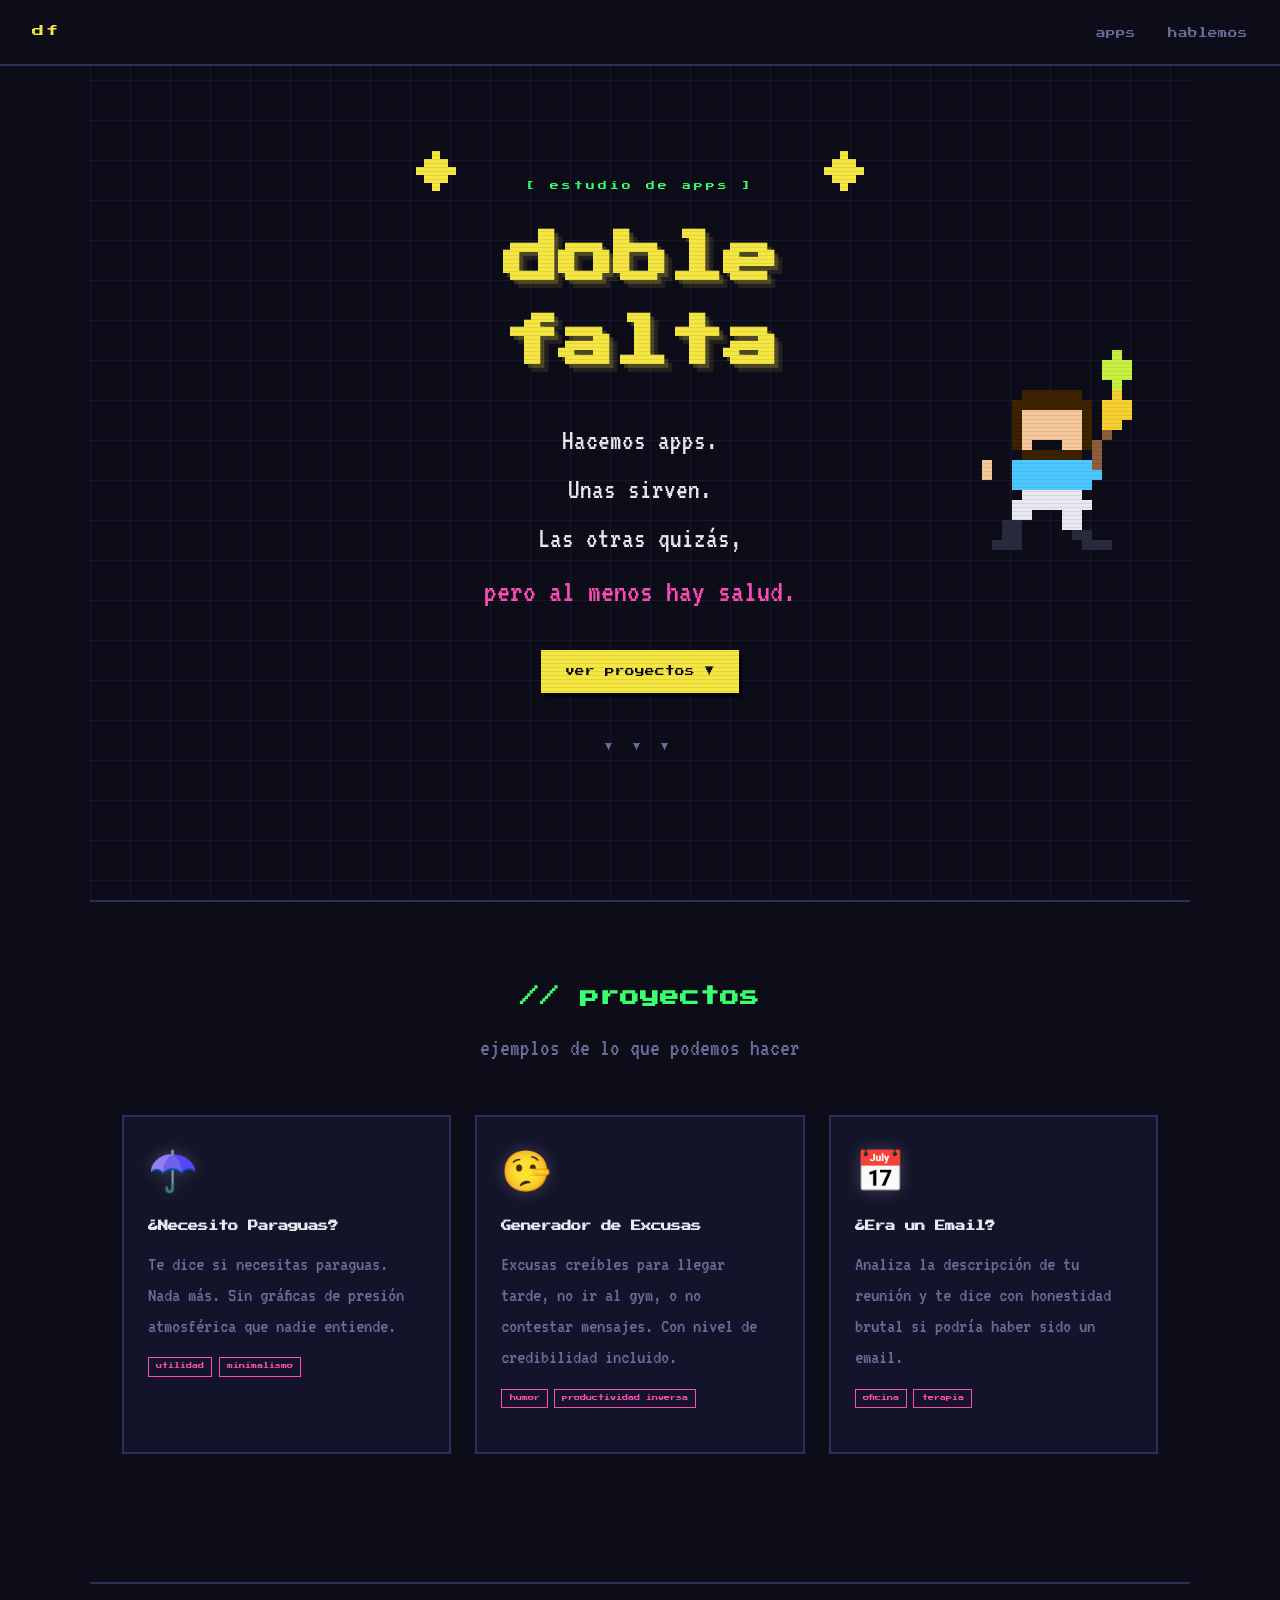
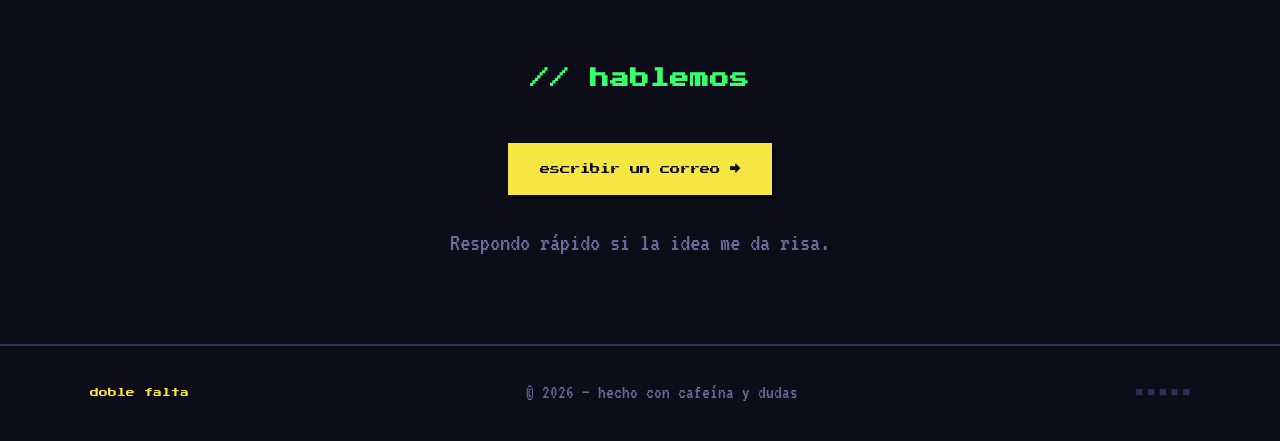
==== index.html @ 804ff1e1 "primer commit" ====
<!DOCTYPE html>
<html lang="es">
<head>
  <meta charset="UTF-8" />
  <meta name="viewport" content="width=device-width, initial-scale=1.0" />
  <title>doble falta</title>
  <link rel="preconnect" href="https://fonts.googleapis.com" />
  <link rel="preconnect" href="https://fonts.gstatic.com" crossorigin />
  <link href="https://fonts.googleapis.com/css2?family=Press+Start+2P&family=VT323:wght@400&display=swap" rel="stylesheet" />
  <link rel="stylesheet" href="style.css" />
</head>
<body>

  <!-- SCANLINES overlay -->
  <div class="scanlines" aria-hidden="true"></div>

  <!-- NAV -->
  <nav class="nav">
    <span class="nav-logo">df</span>
    <ul class="nav-links">
      <li><a href="#apps">apps</a></li>
      <li><a href="#contacto">hablemos</a></li>
    </ul>
  </nav>

  <!-- HERO -->
  <section class="hero" id="inicio">
    <div class="hero-inner">
      <div class="pixel-decoration top-left" aria-hidden="true">
        <div class="pixel-star"></div>
      </div>
      <div class="pixel-decoration top-right" aria-hidden="true">
        <div class="pixel-star"></div>
      </div>

      <p class="hero-label">[ estudio de apps ]</p>
      <h1 class="hero-title">doble<br/>falta</h1>
      <p class="hero-tagline">
        Hacemos apps.<br/>
        Unas sirven.<br/>
        Las otras quizás,<br/>
        <span class="accent">pero al menos hay salud.</span>
      </p>

      <a href="#apps" class="btn-pixel">ver proyectos ▼</a>

    </div>

    <div class="pixel-character" aria-hidden="true">
      <canvas id="character-canvas"></canvas>
    </div>

    <div class="scroll-hint" aria-hidden="true">
      <span>▼ ▼ ▼</span>
    </div>
  </section>

  <!-- APPS -->
  <section class="apps" id="apps">
    <div class="section-header">
      <h2 class="section-title">// proyectos</h2>
      <p class="section-sub">ejemplos de lo que podemos hacer</p>
    </div>

    <div class="apps-grid">

      <article class="app-card">
        <div class="card-icon">☂️</div>
        <h3 class="card-title">¿Necesito Paraguas?</h3>
        <p class="card-desc">Te dice si necesitas paraguas. Nada más. Sin gráficas de presión atmosférica que nadie entiende.</p>
        <div class="card-tags">
          <span>utilidad</span>
          <span>minimalismo</span>
        </div>
      </article>

      <article class="app-card">
        <div class="card-icon">🤥</div>
        <h3 class="card-title">Generador de Excusas</h3>
        <p class="card-desc">Excusas creíbles para llegar tarde, no ir al gym, o no contestar mensajes. Con nivel de credibilidad incluido.</p>
        <div class="card-tags">
          <span>humor</span>
          <span>productividad inversa</span>
        </div>
      </article>

      <article class="app-card">
        <div class="card-icon">📅</div>
        <h3 class="card-title">¿Era un Email?</h3>
        <p class="card-desc">Analiza la descripción de tu reunión y te dice con honestidad brutal si podría haber sido un email.</p>
        <div class="card-tags">
          <span>oficina</span>
          <span>terapia</span>
        </div>
      </article>

    </div>
  </section>

  <!-- CONTACTO -->
  <section class="contacto" id="contacto">
    <div class="section-header">
      <h2 class="section-title">// hablemos</h2>
    </div>

    <div class="contact-center">
      <a href="mailto:lopezrivasdaniel@gmail.com" class="btn-pixel big">escribir un correo →</a>
      <p class="contact-note">Respondo rápido si la idea me da risa.</p>
    </div>
  </section>

  <!-- FOOTER -->
  <footer class="footer">
    <div class="footer-inner">
      <span class="footer-logo">doble falta</span>
      <span class="footer-copy">© 2026 — hecho con cafeína y dudas</span>
      <div class="footer-pixels" aria-hidden="true">
        <span>■</span><span>■</span><span>■</span><span>■</span><span>■</span>
      </div>
    </div>
  </footer>

  <script src="script.js"></script>
  <script src="logo.js"></script>
</body>
</html>
---- style.css ----
/* ============================================
   DOBLE DOBLE FALTA — Pixel Art Landing
   ============================================ */

:root {
  --bg:         #0d0d1a;
  --bg2:        #13132a;
  --bg3:        #1a1a38;
  --yellow:     #f5e642;
  --green:      #39ff6e;
  --pink:       #ff4db8;
  --blue:       #4dc8ff;
  --white:      #e8e8f0;
  --muted:      #6b6b9a;
  --border:     #2e2e5a;
  --font-pixel: 'Press Start 2P', monospace;
  --font-vt:    'VT323', monospace;
  --pixel-size: 4px;
}

*, *::before, *::after {
  box-sizing: border-box;
  margin: 0;
  padding: 0;
}

html {
  scroll-behavior: smooth;
}

body {
  background-color: var(--bg);
  color: var(--white);
  font-family: var(--font-vt);
  font-size: 20px;
  line-height: 1.6;
  overflow-x: hidden;
}

/* ============================================
   SCANLINES
   ============================================ */
.scanlines {
  position: fixed;
  inset: 0;
  pointer-events: none;
  z-index: 1000;
  background: repeating-linear-gradient(
    to bottom,
    transparent 0px,
    transparent 3px,
    rgba(0, 0, 0, 0.07) 3px,
    rgba(0, 0, 0, 0.07) 4px
  );
}

/* ============================================
   NAV
   ============================================ */
.nav {
  position: fixed;
  top: 0;
  left: 0;
  right: 0;
  z-index: 100;
  display: flex;
  align-items: center;
  justify-content: space-between;
  padding: 1rem 2rem;
  background: var(--bg);
  border-bottom: 2px solid var(--border);
}

.nav-logo {
  font-family: var(--font-pixel);
  font-size: 0.75rem;
  color: var(--yellow);
  letter-spacing: 2px;
}

.nav-links {
  list-style: none;
  display: flex;
  gap: 2rem;
}

.nav-links a {
  font-family: var(--font-pixel);
  font-size: 0.6rem;
  color: var(--muted);
  text-decoration: none;
  transition: color 0.1s;
}

.nav-links a:hover {
  color: var(--yellow);
}

/* ============================================
   PIXEL BORDER MIXIN (utility)
   ============================================ */
.pixel-border {
  box-shadow:
    0 -4px 0 0 var(--border),
    0  4px 0 0 var(--border),
   -4px 0 0 0 var(--border),
    4px 0 0 0 var(--border);
}

/* ============================================
   HERO
   ============================================ */
.hero {
  min-height: 100vh;
  display: flex;
  flex-direction: column;
  align-items: center;
  justify-content: center;
  padding: 6rem 2rem 4rem;
  position: relative;
  overflow: hidden;
}

/* Grid background */
.hero::before {
  content: '';
  position: absolute;
  inset: 0;
  background-image:
    linear-gradient(var(--border) 1px, transparent 1px),
    linear-gradient(90deg, var(--border) 1px, transparent 1px);
  background-size: 40px 40px;
  opacity: 0.3;
  pointer-events: none;
}

.hero-inner {
  position: relative;
  text-align: center;
  max-width: 700px;
}

.hero-label {
  font-family: var(--font-pixel);
  font-size: 0.55rem;
  color: var(--green);
  letter-spacing: 3px;
  margin-bottom: 1.5rem;
  animation: blink 1.4s step-end infinite;
}

.hero-title {
  font-family: var(--font-pixel);
  font-size: clamp(1.8rem, 6vw, 3.5rem);
  color: var(--yellow);
  line-height: 1.5;
  text-shadow:
    4px 4px 0px rgba(245, 230, 66, 0.2),
    8px 8px 0px rgba(245, 230, 66, 0.1);
  margin-bottom: 2rem;
  letter-spacing: -1px;
}

.hero-tagline {
  font-family: var(--font-vt);
  font-size: 1.8rem;
  color: var(--white);
  line-height: 1.7;
  margin-bottom: 2rem;
}

.hero-tagline .accent {
  color: var(--pink);
  font-size: 2rem;
}

.hero-tags {
  display: flex;
  flex-wrap: wrap;
  gap: 0.75rem;
  justify-content: center;
  margin-bottom: 2.5rem;
}

.tag {
  font-family: var(--font-pixel);
  font-size: 0.45rem;
  color: var(--blue);
  border: 2px solid var(--blue);
  padding: 0.4rem 0.7rem;
  image-rendering: pixelated;
}

/* Pixel decorations */
.pixel-decoration {
  position: absolute;
}
.top-left  { top: -20px; left: -60px; }
.top-right { top: -20px; right: -60px; }

.pixel-star {
  width: 24px;
  height: 24px;
  background: var(--yellow);
  position: relative;
  animation: spin-step 2s steps(4) infinite;
}
.pixel-star::before {
  content: '';
  position: absolute;
  top: -8px; left: 8px;
  width: 8px; height: 40px;
  background: var(--yellow);
}
.pixel-star::after {
  content: '';
  position: absolute;
  top: 8px; left: -8px;
  width: 40px; height: 8px;
  background: var(--yellow);
}

/* Pixel character */
.pixel-character {
  position: absolute;
  right: 3rem;
  top: 50%;
  transform: translateY(-50%);
}

#character-canvas {
  display: block;
  width: 160px;   /* 64px × 2.5 = crisp upscale */
  height: 200px;
  image-rendering: pixelated;
  image-rendering: crisp-edges;
  animation: bounce 1.2s steps(2) infinite;
}

/* Scroll hint */
.scroll-hint {
  margin-top: 3rem;
  font-family: var(--font-pixel);
  font-size: 0.5rem;
  color: var(--muted);
  animation: float-down 1.5s ease-in-out infinite;
  letter-spacing: 6px;
}

/* ============================================
   BUTTONS
   ============================================ */
.btn-pixel {
  display: inline-block;
  font-family: var(--font-pixel);
  font-size: 0.6rem;
  color: var(--bg);
  background: var(--yellow);
  padding: 0.85rem 1.5rem;
  text-decoration: none;
  cursor: pointer;
  border: none;
  position: relative;
  box-shadow:
    4px 4px 0 0 rgba(0,0,0,0.5);
  transition: transform 0.05s, box-shadow 0.05s;
  image-rendering: pixelated;
}

.btn-pixel:hover {
  transform: translate(-2px, -2px);
  box-shadow: 6px 6px 0 0 rgba(0,0,0,0.5);
  background: var(--green);
}

.btn-pixel:active {
  transform: translate(2px, 2px);
  box-shadow: 2px 2px 0 0 rgba(0,0,0,0.5);
}

.btn-pixel.small {
  font-size: 0.5rem;
  padding: 0.6rem 1rem;
}

/* ============================================
   SECTION COMMONS
   ============================================ */
section {
  padding: 5rem 2rem;
  max-width: 1100px;
  margin: 0 auto;
}

.section-header {
  text-align: center;
  margin-bottom: 3rem;
}

.section-title {
  font-family: var(--font-pixel);
  font-size: clamp(0.8rem, 2.5vw, 1.2rem);
  color: var(--green);
  margin-bottom: 1rem;
  letter-spacing: 1px;
}

.section-sub {
  font-family: var(--font-vt);
  font-size: 1.5rem;
  color: var(--muted);
}

/* ============================================
   APPS SECTION
   ============================================ */
.apps {
  border-top: 2px solid var(--border);
}

.apps-grid {
  display: grid;
  grid-template-columns: repeat(auto-fill, minmax(280px, 1fr));
  gap: 1.5rem;
  margin-bottom: 3rem;
}

.app-card {
  background: var(--bg2);
  border: 2px solid var(--border);
  padding: 1.5rem;
  position: relative;
  transition: transform 0.1s, border-color 0.1s;
  cursor: default;
}

.app-card::before {
  content: '';
  position: absolute;
  inset: 0;
  border: 2px solid transparent;
  transition: border-color 0.1s;
  pointer-events: none;
}

.app-card:hover {
  transform: translate(-3px, -3px);
  border-color: var(--yellow);
  box-shadow: 4px 4px 0 0 var(--yellow);
}

.card-status {
  font-family: var(--font-pixel);
  font-size: 0.45rem;
  color: var(--green);
  margin-bottom: 1rem;
  letter-spacing: 1px;
}

.card-status.wip  { color: var(--blue); }
.card-status.idea { color: var(--muted); }

.card-icon {
  font-size: 2.5rem;
  margin-bottom: 0.75rem;
  display: block;
  filter: drop-shadow(0 0 8px rgba(255,255,255,0.2));
}

.card-title {
  font-family: var(--font-pixel);
  font-size: 0.65rem;
  color: var(--white);
  line-height: 1.8;
  margin-bottom: 0.75rem;
}

.card-desc {
  font-family: var(--font-vt);
  font-size: 1.3rem;
  color: var(--muted);
  line-height: 1.5;
  margin-bottom: 1rem;
}

.card-tags {
  display: flex;
  flex-wrap: wrap;
  gap: 0.4rem;
  margin-bottom: 1.25rem;
}

.card-tags span {
  font-family: var(--font-pixel);
  font-size: 0.38rem;
  color: var(--pink);
  border: 1px solid var(--pink);
  padding: 0.25rem 0.45rem;
}

.card-btn {
  font-family: var(--font-pixel);
  font-size: 0.5rem;
  color: var(--yellow);
  text-decoration: none;
  transition: color 0.1s;
}

.card-btn:hover { color: var(--green); }

.card-btn.disabled {
  color: var(--muted);
  pointer-events: none;
}


/* ============================================
   CONTACT SECTION
   ============================================ */
.contacto {
  border-top: 2px solid var(--border);
}

.contact-center {
  display: flex;
  flex-direction: column;
  align-items: center;
  gap: 1.75rem;
}

.btn-pixel.big {
  font-size: 0.65rem;
  padding: 1.1rem 2rem;
}

.contact-note {
  font-family: var(--font-vt);
  font-size: 1.6rem;
  color: var(--muted);
}

/* ============================================
   FOOTER
   ============================================ */
.footer {
  border-top: 2px solid var(--border);
  padding: 2rem;
  background: var(--bg);
}

.footer-inner {
  max-width: 1100px;
  margin: 0 auto;
  display: flex;
  flex-wrap: wrap;
  align-items: center;
  justify-content: space-between;
  gap: 1rem;
}

.footer-logo {
  font-family: var(--font-pixel);
  font-size: 0.55rem;
  color: var(--yellow);
}

.footer-copy {
  font-family: var(--font-vt);
  font-size: 1.2rem;
  color: var(--muted);
}

.footer-pixels {
  display: flex;
  gap: 4px;
}

.footer-pixels span {
  color: var(--border);
  font-size: 0.8rem;
  animation: color-cycle 2s steps(1) infinite;
}

.footer-pixels span:nth-child(1) { animation-delay: 0s; }
.footer-pixels span:nth-child(2) { animation-delay: 0.4s; }
.footer-pixels span:nth-child(3) { animation-delay: 0.8s; }
.footer-pixels span:nth-child(4) { animation-delay: 1.2s; }
.footer-pixels span:nth-child(5) { animation-delay: 1.6s; }

/* ============================================
   ANIMATIONS
   ============================================ */
@keyframes blink {
  0%, 100% { opacity: 1; }
  50%       { opacity: 0; }
}

@keyframes spin-step {
  from { transform: rotate(0deg); }
  to   { transform: rotate(360deg); }
}

@keyframes bounce {
  0%   { transform: translateY(0); }
  50%  { transform: translateY(-8px); }
  100% { transform: translateY(0); }
}

@keyframes float-down {
  0%, 100% { transform: translateY(0); opacity: 1; }
  50%       { transform: translateY(6px); opacity: 0.5; }
}

@keyframes color-cycle {
  0%   { color: var(--yellow); }
  20%  { color: var(--green); }
  40%  { color: var(--pink); }
  60%  { color: var(--blue); }
  80%  { color: var(--muted); }
  100% { color: var(--yellow); }
}

/* ============================================
   RESPONSIVE
   ============================================ */
/* Ocultar personaje en pantallas medianas */
@media (max-width: 900px) {
  .pixel-character { display: none; }
  .pixel-decoration { display: none; }
}

@media (max-width: 640px) {
  .nav { padding: 0.75rem 1rem; }
  .nav-links { gap: 1rem; }

  .hero { padding: 5rem 1.25rem 3rem; }
  .hero-title { font-size: 1.5rem; }

  section { padding: 3.5rem 1.25rem; }

  .apps-grid { grid-template-columns: 1fr; }
  .contact-grid { grid-template-columns: 1fr; }

  .footer-inner { flex-direction: column; align-items: flex-start; }
}
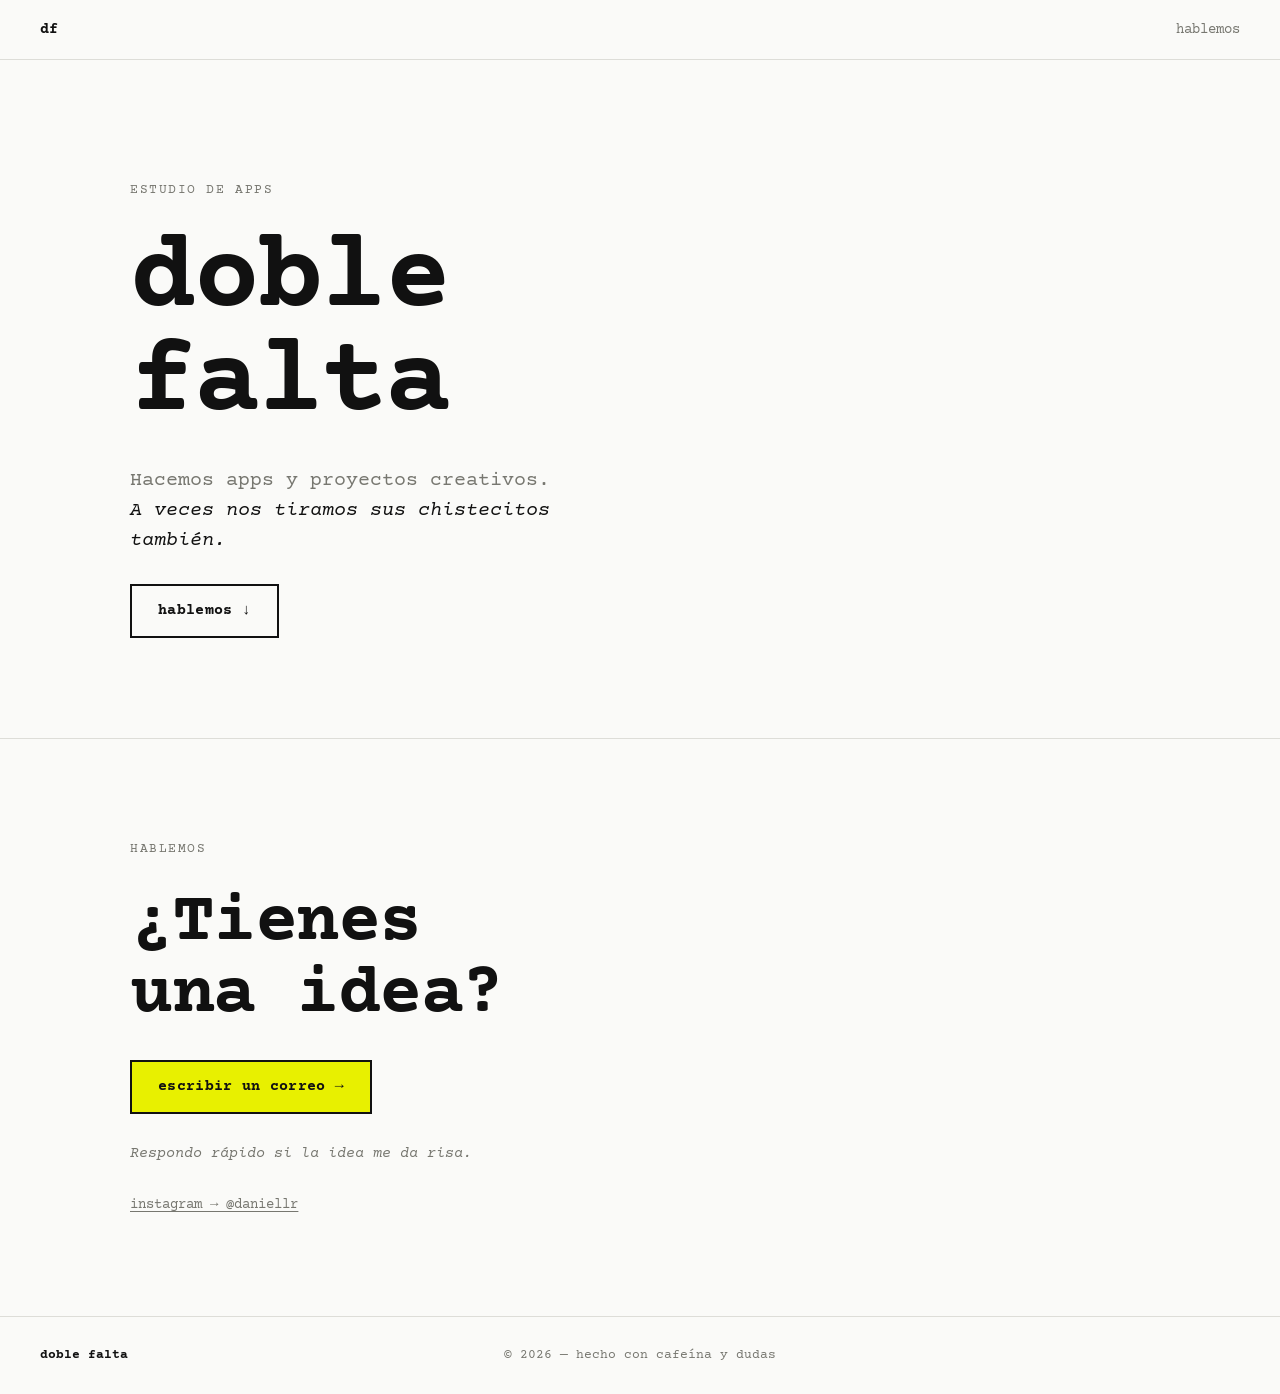
==== commit 950b734a: "rediseño editorial con Courier Prime, email y @daniellr Co-Authored-By: Claude Sonnet 4.6 <noreply@a" ====
--- a/index.html
+++ b/index.html
@@ -4,123 +4,352 @@
   <meta charset="UTF-8" />
   <meta name="viewport" content="width=device-width, initial-scale=1.0" />
   <title>doble falta</title>
+  <link rel="icon" type="image/svg+xml" href="favicon.svg" />
   <link rel="preconnect" href="https://fonts.googleapis.com" />
   <link rel="preconnect" href="https://fonts.gstatic.com" crossorigin />
-  <link href="https://fonts.googleapis.com/css2?family=Press+Start+2P&family=VT323:wght@400&display=swap" rel="stylesheet" />
-  <link rel="stylesheet" href="style.css" />
+  <link href="https://fonts.googleapis.com/css2?family=Courier+Prime:ital,wght@0,400;0,700;1,400&display=swap" rel="stylesheet" />
+
+  <style>
+    /* ─── Variables ─────────────────────────────────────────── */
+    :root {
+      --bg:          #FAFAF8;
+      --text:        #111111;
+      --muted:       #777770;
+      --border:      #DDDDD8;
+      --border-dark: #111111;
+      --accent:      #E8F000;
+      --font:        'Courier Prime', 'Courier New', Courier, monospace;
+      --max:         1100px;
+    }
+
+    /* ─── Reset ─────────────────────────────────────────────── */
+    *, *::before, *::after { box-sizing: border-box; margin: 0; padding: 0; }
+    html { scroll-behavior: smooth; }
+    body {
+      background: var(--bg);
+      color: var(--text);
+      font-family: var(--font);
+      font-size: 17px;
+      line-height: 1.6;
+      -webkit-font-smoothing: antialiased;
+    }
+    a { color: inherit; text-decoration: none; }
+
+    /* ─── Nav ────────────────────────────────────────────────── */
+    .nav {
+      position: sticky;
+      top: 0;
+      z-index: 100;
+      background: var(--bg);
+      border-bottom: 1px solid var(--border);
+      display: flex;
+      align-items: center;
+      justify-content: space-between;
+      padding: 16px 40px;
+    }
+    .nav-logo {
+      font-weight: 700;
+      font-size: 15px;
+      letter-spacing: 0.02em;
+    }
+    .nav-links {
+      list-style: none;
+      display: flex;
+      gap: 32px;
+    }
+    .nav-links a {
+      font-size: 14px;
+      color: var(--muted);
+      transition: color 0.15s;
+    }
+    .nav-links a:hover { color: var(--text); }
+
+    /* ─── Sections ───────────────────────────────────────────── */
+    .section {
+      max-width: var(--max);
+      margin: 0 auto;
+      padding: 100px 40px;
+    }
+    .divider {
+      border: none;
+      border-top: 1px solid var(--border);
+      margin: 0;
+    }
+
+    /* ─── Hero ───────────────────────────────────────────────── */
+    .hero {
+      max-width: var(--max);
+      margin: 0 auto;
+      padding: 120px 40px 100px;
+      display: flex;
+      flex-direction: column;
+      align-items: flex-start;
+      gap: 28px;
+    }
+    .hero-label {
+      font-size: 13px;
+      letter-spacing: 0.12em;
+      text-transform: uppercase;
+      color: var(--muted);
+    }
+    .hero-title {
+      font-size: clamp(64px, 10vw, 110px);
+      font-weight: 700;
+      line-height: 0.95;
+      letter-spacing: -0.02em;
+    }
+    .hero-body {
+      font-size: 20px;
+      max-width: 520px;
+      color: var(--muted);
+      line-height: 1.5;
+    }
+    .hero-body em {
+      font-style: italic;
+      color: var(--text);
+    }
+    .btn {
+      display: inline-block;
+      padding: 13px 26px;
+      border: 2px solid var(--border-dark);
+      font-family: var(--font);
+      font-size: 15px;
+      font-weight: 700;
+      background: transparent;
+      cursor: pointer;
+      transition: background 0.15s, color 0.15s;
+      letter-spacing: 0.02em;
+    }
+    .btn:hover {
+      background: var(--text);
+      color: var(--accent);
+    }
+
+    /* ─── Projects ───────────────────────────────────────────── */
+    .projects-header {
+      display: flex;
+      align-items: baseline;
+      justify-content: space-between;
+      margin-bottom: 48px;
+    }
+    .section-title {
+      font-size: 13px;
+      letter-spacing: 0.12em;
+      text-transform: uppercase;
+      color: var(--muted);
+    }
+    .projects-grid {
+      display: grid;
+      grid-template-columns: repeat(3, 1fr);
+      gap: 1px;
+      border: 1px solid var(--border);
+    }
+    .card {
+      padding: 32px 28px;
+      border-right: 1px solid var(--border);
+      background: var(--bg);
+      display: flex;
+      flex-direction: column;
+      gap: 16px;
+      transition: transform 0.18s ease, background 0.18s;
+      cursor: default;
+    }
+    .card:last-child { border-right: none; }
+    .card:hover {
+      transform: translateY(-3px);
+      background: #F5F5F2;
+    }
+    .card-emoji {
+      font-size: 28px;
+      line-height: 1;
+    }
+    .card-title {
+      font-size: 18px;
+      font-weight: 700;
+      line-height: 1.2;
+    }
+    .card-desc {
+      font-size: 15px;
+      color: var(--muted);
+      line-height: 1.55;
+      flex: 1;
+    }
+    .card-tags {
+      display: flex;
+      flex-wrap: wrap;
+      gap: 6px;
+      margin-top: 4px;
+    }
+    .tag {
+      font-size: 11px;
+      letter-spacing: 0.08em;
+      padding: 3px 8px;
+      border: 1px solid var(--border);
+      color: var(--muted);
+      text-transform: lowercase;
+    }
+
+    /* ─── Contact ────────────────────────────────────────────── */
+    .contact {
+      max-width: var(--max);
+      margin: 0 auto;
+      padding: 100px 40px;
+      display: flex;
+      flex-direction: column;
+      gap: 28px;
+    }
+    .contact-heading {
+      font-size: clamp(40px, 6vw, 72px);
+      font-weight: 700;
+      line-height: 1;
+      letter-spacing: -0.02em;
+    }
+    .contact-note {
+      font-size: 15px;
+      color: var(--muted);
+      font-style: italic;
+    }
+    .contact-ig {
+      font-size: 14px;
+      color: var(--muted);
+      text-decoration: underline;
+      text-underline-offset: 3px;
+      transition: color 0.15s;
+    }
+    .contact-ig:hover { color: var(--text); }
+    .btn-accent {
+      display: inline-block;
+      padding: 13px 26px;
+      border: 2px solid var(--border-dark);
+      font-family: var(--font);
+      font-size: 15px;
+      font-weight: 700;
+      background: var(--accent);
+      color: var(--text);
+      cursor: pointer;
+      transition: background 0.15s, color 0.15s;
+      letter-spacing: 0.02em;
+      align-self: flex-start;
+    }
+    .btn-accent:hover {
+      background: var(--text);
+      color: var(--accent);
+    }
+
+    /* ─── Footer ─────────────────────────────────────────────── */
+    .footer {
+      border-top: 1px solid var(--border);
+      padding: 28px 40px;
+      max-width: 100%;
+      display: grid;
+      grid-template-columns: 1fr 1fr 1fr;
+      align-items: center;
+      font-size: 13px;
+      color: var(--muted);
+    }
+    .footer-logo {
+      font-weight: 700;
+      color: var(--text);
+    }
+    .footer-copy {
+      text-align: center;
+    }
+
+    /* ─── Scroll animations ──────────────────────────────────── */
+    .reveal {
+      opacity: 0;
+      transform: translateY(20px);
+      transition: opacity 0.5s ease, transform 0.5s ease;
+    }
+    .reveal.visible {
+      opacity: 1;
+      transform: translateY(0);
+    }
+
+    /* ─── Responsive ─────────────────────────────────────────── */
+    @media (max-width: 800px) {
+      .nav { padding: 14px 20px; }
+      .hero { padding: 80px 20px 60px; gap: 22px; }
+      .section { padding: 70px 20px; }
+      .contact { padding: 70px 20px; }
+      .projects-grid {
+        grid-template-columns: 1fr;
+        border: 1px solid var(--border);
+      }
+      .card {
+        border-right: none;
+        border-bottom: 1px solid var(--border);
+      }
+      .card:last-child { border-bottom: none; }
+      .footer {
+        grid-template-columns: 1fr;
+        gap: 6px;
+        padding: 24px 20px;
+      }
+      .footer-copy { text-align: left; }
+    }
+  </style>
 </head>
 <body>
-
-  <!-- SCANLINES overlay -->
-  <div class="scanlines" aria-hidden="true"></div>
 
   <!-- NAV -->
   <nav class="nav">
     <span class="nav-logo">df</span>
     <ul class="nav-links">
-      <li><a href="#apps">apps</a></li>
       <li><a href="#contacto">hablemos</a></li>
     </ul>
   </nav>
 
   <!-- HERO -->
-  <section class="hero" id="inicio">
-    <div class="hero-inner">
-      <div class="pixel-decoration top-left" aria-hidden="true">
-        <div class="pixel-star"></div>
-      </div>
-      <div class="pixel-decoration top-right" aria-hidden="true">
-        <div class="pixel-star"></div>
-      </div>
-
-      <p class="hero-label">[ estudio de apps ]</p>
-      <h1 class="hero-title">doble<br/>falta</h1>
-      <p class="hero-tagline">
-        Hacemos apps.<br/>
-        Unas sirven.<br/>
-        Las otras quizás,<br/>
-        <span class="accent">pero al menos hay salud.</span>
-      </p>
-
-      <a href="#apps" class="btn-pixel">ver proyectos ▼</a>
-
-    </div>
-
-    <div class="pixel-character" aria-hidden="true">
-      <canvas id="character-canvas"></canvas>
-    </div>
-
-    <div class="scroll-hint" aria-hidden="true">
-      <span>▼ ▼ ▼</span>
-    </div>
+  <section class="hero">
+    <p class="hero-label reveal">estudio de apps</p>
+    <h1 class="hero-title reveal">doble<br/>falta</h1>
+    <p class="hero-body reveal">
+      Hacemos apps y proyectos creativos.<br/>
+      <em>A veces nos tiramos sus chistecitos también.</em>
+    </p>
+    <a href="#contacto" class="btn reveal">hablemos ↓</a>
   </section>
 
-  <!-- APPS -->
-  <section class="apps" id="apps">
-    <div class="section-header">
-      <h2 class="section-title">// proyectos</h2>
-      <p class="section-sub">ejemplos de lo que podemos hacer</p>
-    </div>
-
-    <div class="apps-grid">
-
-      <article class="app-card">
-        <div class="card-icon">☂️</div>
-        <h3 class="card-title">¿Necesito Paraguas?</h3>
-        <p class="card-desc">Te dice si necesitas paraguas. Nada más. Sin gráficas de presión atmosférica que nadie entiende.</p>
-        <div class="card-tags">
-          <span>utilidad</span>
-          <span>minimalismo</span>
-        </div>
-      </article>
-
-      <article class="app-card">
-        <div class="card-icon">🤥</div>
-        <h3 class="card-title">Generador de Excusas</h3>
-        <p class="card-desc">Excusas creíbles para llegar tarde, no ir al gym, o no contestar mensajes. Con nivel de credibilidad incluido.</p>
-        <div class="card-tags">
-          <span>humor</span>
-          <span>productividad inversa</span>
-        </div>
-      </article>
-
-      <article class="app-card">
-        <div class="card-icon">📅</div>
-        <h3 class="card-title">¿Era un Email?</h3>
-        <p class="card-desc">Analiza la descripción de tu reunión y te dice con honestidad brutal si podría haber sido un email.</p>
-        <div class="card-tags">
-          <span>oficina</span>
-          <span>terapia</span>
-        </div>
-      </article>
-
-    </div>
-  </section>
+  <hr class="divider" />
 
   <!-- CONTACTO -->
-  <section class="contacto" id="contacto">
-    <div class="section-header">
-      <h2 class="section-title">// hablemos</h2>
-    </div>
-
-    <div class="contact-center">
-      <a href="mailto:lopezrivasdaniel@gmail.com" class="btn-pixel big">escribir un correo →</a>
-      <p class="contact-note">Respondo rápido si la idea me da risa.</p>
-    </div>
+  <section class="contact" id="contacto">
+    <p class="section-title reveal">hablemos</p>
+    <h2 class="contact-heading reveal">¿Tienes<br/>una idea?</h2>
+    <a href="mailto:daniel@doblefalta.dev" class="btn-accent reveal">escribir un correo →</a>
+    <p class="contact-note reveal">Respondo rápido si la idea me da risa.</p>
+    <a href="https://instagram.com/daniellr" class="contact-ig reveal" target="_blank" rel="noopener">instagram → @daniellr</a>
   </section>
 
   <!-- FOOTER -->
   <footer class="footer">
-    <div class="footer-inner">
-      <span class="footer-logo">doble falta</span>
-      <span class="footer-copy">© 2026 — hecho con cafeína y dudas</span>
-      <div class="footer-pixels" aria-hidden="true">
-        <span>■</span><span>■</span><span>■</span><span>■</span><span>■</span>
-      </div>
-    </div>
+    <span class="footer-logo">doble falta</span>
+    <span class="footer-copy">© 2026 — hecho con cafeína y dudas</span>
+    <span></span>
   </footer>
 
-  <script src="script.js"></script>
-  <script src="logo.js"></script>
+  <script>
+    // Mostrar elementos ya visibles inmediatamente; animar el resto al hacer scroll
+    const observer = new IntersectionObserver((entries) => {
+      entries.forEach(e => {
+        if (e.isIntersecting) {
+          e.target.classList.add('visible');
+          observer.unobserve(e.target);
+        }
+      });
+    }, { threshold: 0.05 });
+
+    document.querySelectorAll('.reveal').forEach((el, i) => {
+      const rect = el.getBoundingClientRect();
+      if (rect.top < window.innerHeight) {
+        // Ya visible al cargar — mostrar con stagger mínimo
+        setTimeout(() => el.classList.add('visible'), i * 80);
+      } else {
+        observer.observe(el);
+      }
+    });
+  </script>
+
 </body>
 </html>
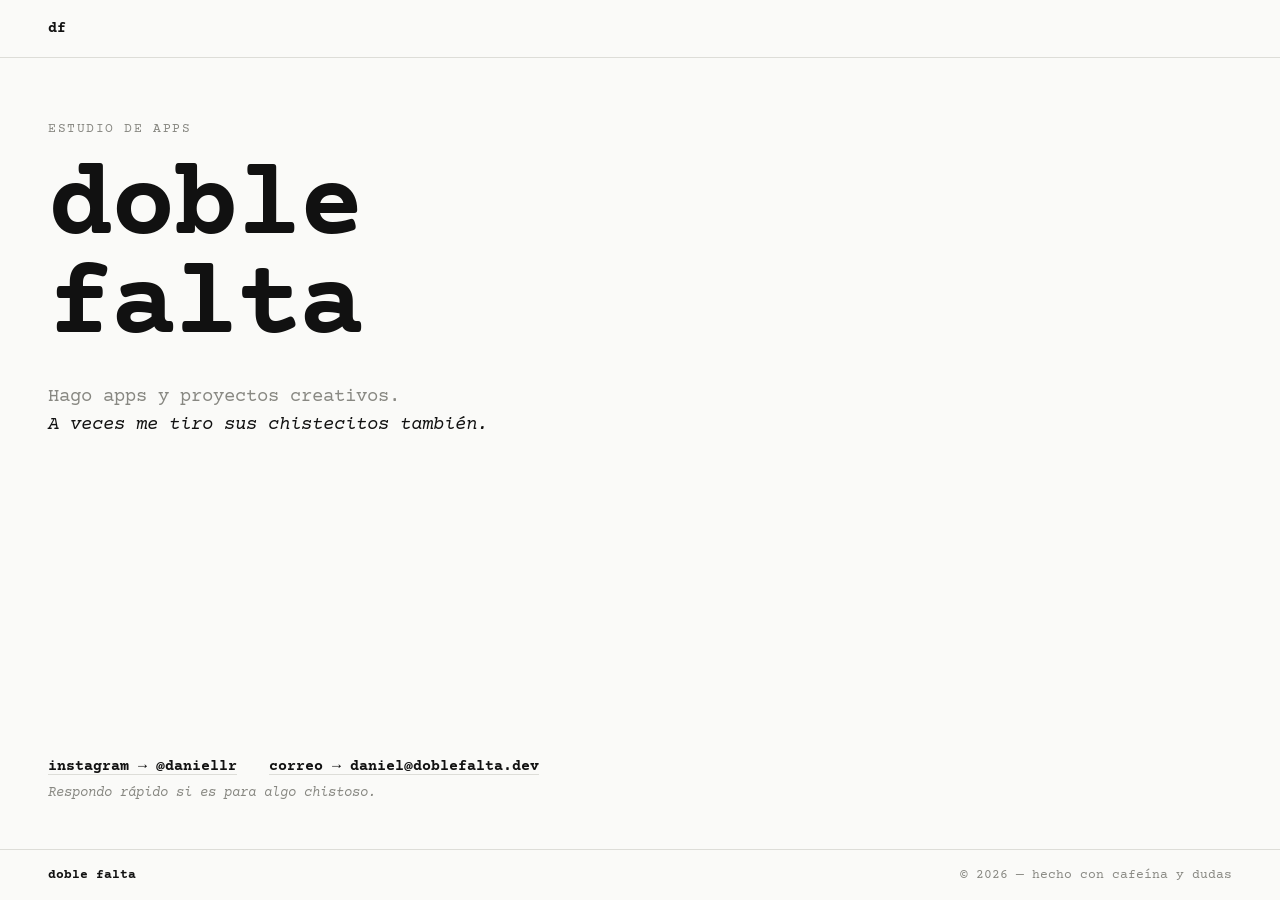
==== commit cd8ce985: "one-pager sin scroll, texto en primera persona, contacto simplificado Co-Authored-By: Claude Sonnet " ====
--- a/index.html
+++ b/index.html
@@ -10,81 +10,62 @@
   <link href="https://fonts.googleapis.com/css2?family=Courier+Prime:ital,wght@0,400;0,700;1,400&display=swap" rel="stylesheet" />
 
   <style>
-    /* ─── Variables ─────────────────────────────────────────── */
     :root {
-      --bg:          #FAFAF8;
-      --text:        #111111;
-      --muted:       #777770;
-      --border:      #DDDDD8;
-      --border-dark: #111111;
-      --accent:      #E8F000;
-      --font:        'Courier Prime', 'Courier New', Courier, monospace;
-      --max:         1100px;
+      --bg:     #FAFAF8;
+      --text:   #111111;
+      --muted:  #888882;
+      --border: #DDDDD8;
+      --font:   'Courier Prime', 'Courier New', Courier, monospace;
     }
 
-    /* ─── Reset ─────────────────────────────────────────────── */
     *, *::before, *::after { box-sizing: border-box; margin: 0; padding: 0; }
-    html { scroll-behavior: smooth; }
+
+    html, body {
+      height: 100%;
+    }
+
     body {
       background: var(--bg);
       color: var(--text);
       font-family: var(--font);
-      font-size: 17px;
-      line-height: 1.6;
       -webkit-font-smoothing: antialiased;
+      display: flex;
+      flex-direction: column;
+      min-height: 100dvh;
     }
+
     a { color: inherit; text-decoration: none; }
 
-    /* ─── Nav ────────────────────────────────────────────────── */
+    /* ── Nav ── */
     .nav {
-      position: sticky;
-      top: 0;
-      z-index: 100;
-      background: var(--bg);
-      border-bottom: 1px solid var(--border);
       display: flex;
       align-items: center;
       justify-content: space-between;
-      padding: 16px 40px;
+      padding: 20px 48px;
+      border-bottom: 1px solid var(--border);
+      flex-shrink: 0;
     }
     .nav-logo {
       font-weight: 700;
       font-size: 15px;
-      letter-spacing: 0.02em;
-    }
-    .nav-links {
-      list-style: none;
-      display: flex;
-      gap: 32px;
-    }
-    .nav-links a {
-      font-size: 14px;
-      color: var(--muted);
-      transition: color 0.15s;
-    }
-    .nav-links a:hover { color: var(--text); }
-
-    /* ─── Sections ───────────────────────────────────────────── */
-    .section {
-      max-width: var(--max);
-      margin: 0 auto;
-      padding: 100px 40px;
-    }
-    .divider {
-      border: none;
-      border-top: 1px solid var(--border);
-      margin: 0;
     }
 
-    /* ─── Hero ───────────────────────────────────────────────── */
-    .hero {
-      max-width: var(--max);
-      margin: 0 auto;
-      padding: 120px 40px 100px;
+    /* ── Main area ── */
+    main {
+      flex: 1;
       display: flex;
       flex-direction: column;
-      align-items: flex-start;
-      gap: 28px;
+      justify-content: space-between;
+      padding: 64px 48px 48px;
+      max-width: 900px;
+      width: 100%;
+    }
+
+    /* ── Hero ── */
+    .hero {
+      display: flex;
+      flex-direction: column;
+      gap: 24px;
     }
     .hero-label {
       font-size: 13px;
@@ -93,261 +74,119 @@
       color: var(--muted);
     }
     .hero-title {
-      font-size: clamp(64px, 10vw, 110px);
+      font-size: clamp(68px, 10vw, 108px);
       font-weight: 700;
-      line-height: 0.95;
+      line-height: 0.92;
       letter-spacing: -0.02em;
     }
     .hero-body {
-      font-size: 20px;
-      max-width: 520px;
+      font-size: 19px;
       color: var(--muted);
       line-height: 1.5;
+      max-width: 480px;
     }
     .hero-body em {
       font-style: italic;
       color: var(--text);
     }
-    .btn {
-      display: inline-block;
-      padding: 13px 26px;
-      border: 2px solid var(--border-dark);
-      font-family: var(--font);
+
+    /* ── Contact ── */
+    .contact {
+      display: flex;
+      flex-direction: column;
+      gap: 10px;
+    }
+    .contact-links {
+      display: flex;
+      gap: 32px;
+      flex-wrap: wrap;
+    }
+    .contact-links a {
       font-size: 15px;
       font-weight: 700;
-      background: transparent;
-      cursor: pointer;
-      transition: background 0.15s, color 0.15s;
-      letter-spacing: 0.02em;
+      text-decoration: underline;
+      text-underline-offset: 4px;
+      text-decoration-color: var(--border);
+      transition: text-decoration-color 0.15s;
     }
-    .btn:hover {
-      background: var(--text);
-      color: var(--accent);
-    }
-
-    /* ─── Projects ───────────────────────────────────────────── */
-    .projects-header {
-      display: flex;
-      align-items: baseline;
-      justify-content: space-between;
-      margin-bottom: 48px;
-    }
-    .section-title {
-      font-size: 13px;
-      letter-spacing: 0.12em;
-      text-transform: uppercase;
-      color: var(--muted);
-    }
-    .projects-grid {
-      display: grid;
-      grid-template-columns: repeat(3, 1fr);
-      gap: 1px;
-      border: 1px solid var(--border);
-    }
-    .card {
-      padding: 32px 28px;
-      border-right: 1px solid var(--border);
-      background: var(--bg);
-      display: flex;
-      flex-direction: column;
-      gap: 16px;
-      transition: transform 0.18s ease, background 0.18s;
-      cursor: default;
-    }
-    .card:last-child { border-right: none; }
-    .card:hover {
-      transform: translateY(-3px);
-      background: #F5F5F2;
-    }
-    .card-emoji {
-      font-size: 28px;
-      line-height: 1;
-    }
-    .card-title {
-      font-size: 18px;
-      font-weight: 700;
-      line-height: 1.2;
-    }
-    .card-desc {
-      font-size: 15px;
-      color: var(--muted);
-      line-height: 1.55;
-      flex: 1;
-    }
-    .card-tags {
-      display: flex;
-      flex-wrap: wrap;
-      gap: 6px;
-      margin-top: 4px;
-    }
-    .tag {
-      font-size: 11px;
-      letter-spacing: 0.08em;
-      padding: 3px 8px;
-      border: 1px solid var(--border);
-      color: var(--muted);
-      text-transform: lowercase;
-    }
-
-    /* ─── Contact ────────────────────────────────────────────── */
-    .contact {
-      max-width: var(--max);
-      margin: 0 auto;
-      padding: 100px 40px;
-      display: flex;
-      flex-direction: column;
-      gap: 28px;
-    }
-    .contact-heading {
-      font-size: clamp(40px, 6vw, 72px);
-      font-weight: 700;
-      line-height: 1;
-      letter-spacing: -0.02em;
+    .contact-links a:hover {
+      text-decoration-color: var(--text);
     }
     .contact-note {
-      font-size: 15px;
+      font-size: 14px;
       color: var(--muted);
       font-style: italic;
     }
-    .contact-ig {
-      font-size: 14px;
-      color: var(--muted);
-      text-decoration: underline;
-      text-underline-offset: 3px;
-      transition: color 0.15s;
-    }
-    .contact-ig:hover { color: var(--text); }
-    .btn-accent {
-      display: inline-block;
-      padding: 13px 26px;
-      border: 2px solid var(--border-dark);
-      font-family: var(--font);
-      font-size: 15px;
-      font-weight: 700;
-      background: var(--accent);
-      color: var(--text);
-      cursor: pointer;
-      transition: background 0.15s, color 0.15s;
-      letter-spacing: 0.02em;
-      align-self: flex-start;
-    }
-    .btn-accent:hover {
-      background: var(--text);
-      color: var(--accent);
-    }
 
-    /* ─── Footer ─────────────────────────────────────────────── */
+    /* ── Footer ── */
     .footer {
       border-top: 1px solid var(--border);
-      padding: 28px 40px;
-      max-width: 100%;
-      display: grid;
-      grid-template-columns: 1fr 1fr 1fr;
+      padding: 18px 48px;
+      display: flex;
       align-items: center;
+      justify-content: space-between;
       font-size: 13px;
       color: var(--muted);
+      flex-shrink: 0;
     }
     .footer-logo {
       font-weight: 700;
       color: var(--text);
     }
-    .footer-copy {
-      text-align: center;
-    }
 
-    /* ─── Scroll animations ──────────────────────────────────── */
+    /* ── Reveal ── */
     .reveal {
       opacity: 0;
-      transform: translateY(20px);
-      transition: opacity 0.5s ease, transform 0.5s ease;
+      transform: translateY(16px);
+      transition: opacity 0.45s ease, transform 0.45s ease;
     }
     .reveal.visible {
       opacity: 1;
       transform: translateY(0);
     }
 
-    /* ─── Responsive ─────────────────────────────────────────── */
-    @media (max-width: 800px) {
-      .nav { padding: 14px 20px; }
-      .hero { padding: 80px 20px 60px; gap: 22px; }
-      .section { padding: 70px 20px; }
-      .contact { padding: 70px 20px; }
-      .projects-grid {
-        grid-template-columns: 1fr;
-        border: 1px solid var(--border);
-      }
-      .card {
-        border-right: none;
-        border-bottom: 1px solid var(--border);
-      }
-      .card:last-child { border-bottom: none; }
-      .footer {
-        grid-template-columns: 1fr;
-        gap: 6px;
-        padding: 24px 20px;
-      }
-      .footer-copy { text-align: left; }
+    /* ── Mobile ── */
+    @media (max-width: 600px) {
+      .nav    { padding: 16px 24px; }
+      main    { padding: 48px 24px 36px; }
+      .footer { padding: 16px 24px; flex-direction: column; align-items: flex-start; gap: 4px; }
+      .contact-links { gap: 20px; }
     }
   </style>
 </head>
 <body>
 
-  <!-- NAV -->
   <nav class="nav">
     <span class="nav-logo">df</span>
-    <ul class="nav-links">
-      <li><a href="#contacto">hablemos</a></li>
-    </ul>
   </nav>
 
-  <!-- HERO -->
-  <section class="hero">
-    <p class="hero-label reveal">estudio de apps</p>
-    <h1 class="hero-title reveal">doble<br/>falta</h1>
-    <p class="hero-body reveal">
-      Hacemos apps y proyectos creativos.<br/>
-      <em>A veces nos tiramos sus chistecitos también.</em>
-    </p>
-    <a href="#contacto" class="btn reveal">hablemos ↓</a>
-  </section>
+  <main>
+    <section class="hero">
+      <p class="hero-label reveal">estudio de apps</p>
+      <h1 class="hero-title reveal">doble<br/>falta</h1>
+      <p class="hero-body reveal">
+        Hago apps y proyectos creativos.<br/>
+        <em>A veces me tiro sus chistecitos también.</em>
+      </p>
+    </section>
 
-  <hr class="divider" />
+    <section class="contact">
+      <div class="contact-links reveal">
+        <a href="https://instagram.com/daniellr" target="_blank" rel="noopener">instagram → @daniellr</a>
+        <a href="mailto:daniel@doblefalta.dev">correo → daniel@doblefalta.dev</a>
+      </div>
+      <p class="contact-note reveal">Respondo rápido si es para algo chistoso.</p>
+    </section>
+  </main>
 
-  <!-- CONTACTO -->
-  <section class="contact" id="contacto">
-    <p class="section-title reveal">hablemos</p>
-    <h2 class="contact-heading reveal">¿Tienes<br/>una idea?</h2>
-    <a href="mailto:daniel@doblefalta.dev" class="btn-accent reveal">escribir un correo →</a>
-    <p class="contact-note reveal">Respondo rápido si la idea me da risa.</p>
-    <a href="https://instagram.com/daniellr" class="contact-ig reveal" target="_blank" rel="noopener">instagram → @daniellr</a>
-  </section>
-
-  <!-- FOOTER -->
   <footer class="footer">
     <span class="footer-logo">doble falta</span>
-    <span class="footer-copy">© 2026 — hecho con cafeína y dudas</span>
-    <span></span>
+    <span>© 2026 — hecho con cafeína y dudas</span>
   </footer>
 
   <script>
-    // Mostrar elementos ya visibles inmediatamente; animar el resto al hacer scroll
-    const observer = new IntersectionObserver((entries) => {
-      entries.forEach(e => {
-        if (e.isIntersecting) {
-          e.target.classList.add('visible');
-          observer.unobserve(e.target);
-        }
-      });
-    }, { threshold: 0.05 });
-
     document.querySelectorAll('.reveal').forEach((el, i) => {
-      const rect = el.getBoundingClientRect();
-      if (rect.top < window.innerHeight) {
-        // Ya visible al cargar — mostrar con stagger mínimo
-        setTimeout(() => el.classList.add('visible'), i * 80);
-      } else {
-        observer.observe(el);
-      }
+      setTimeout(() => el.classList.add('visible'), 80 + i * 90);
     });
   </script>
 
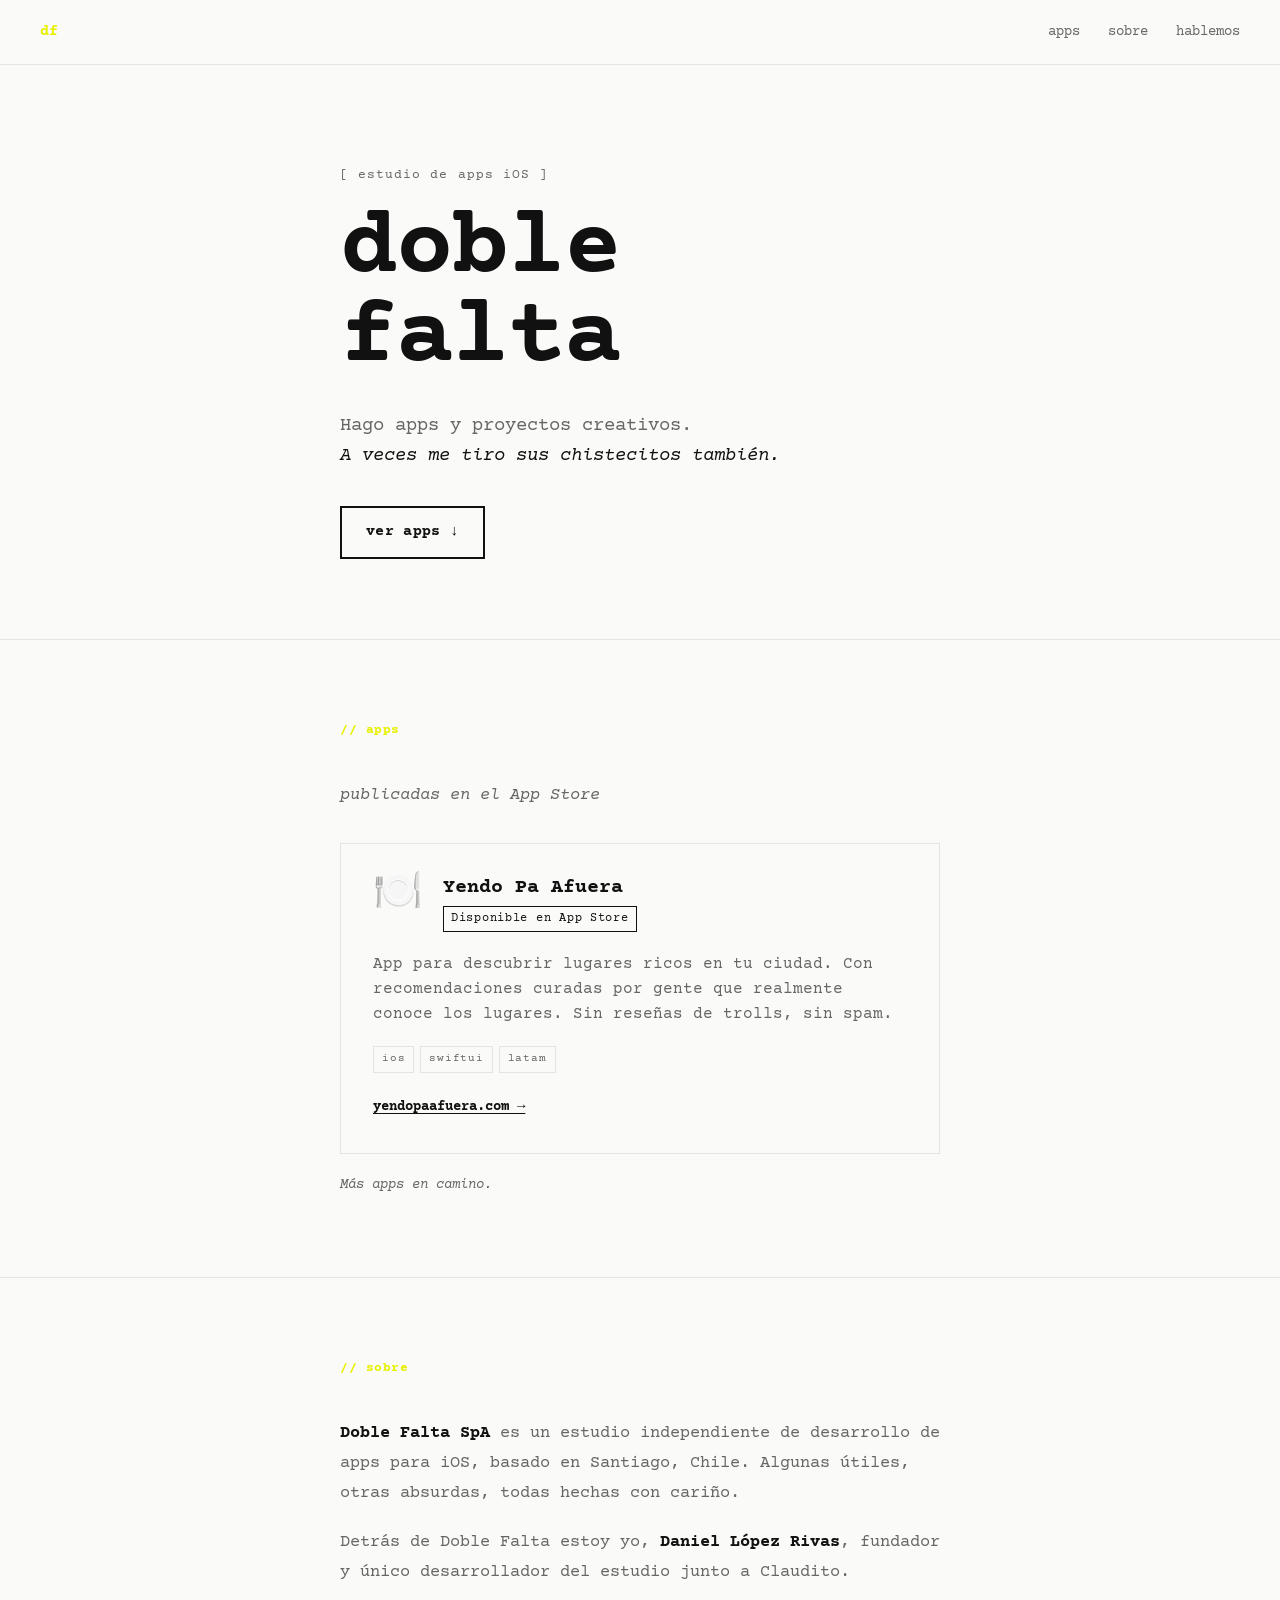
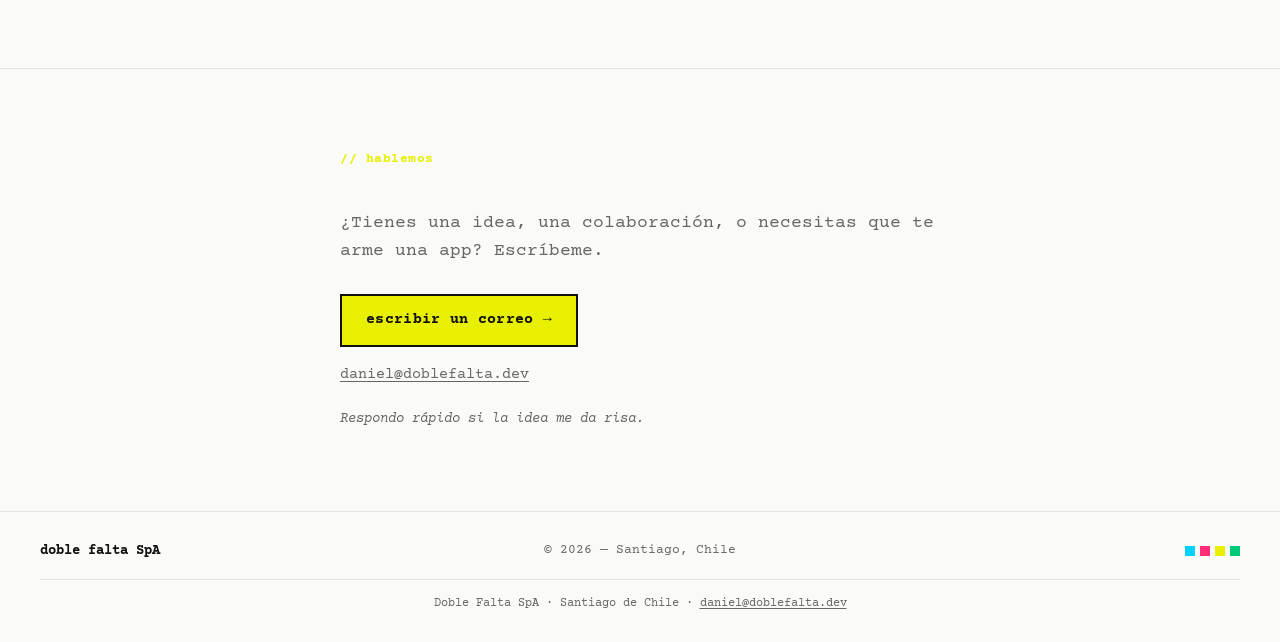
==== commit 9ffce60d: "actualiza textos YPA y sobre, emoji restaurante, favicon editorial Co-Authored-By: Claude Sonnet 4.6" ====
--- a/index.html
+++ b/index.html
@@ -3,190 +3,445 @@
 <head>
   <meta charset="UTF-8" />
   <meta name="viewport" content="width=device-width, initial-scale=1.0" />
-  <title>doble falta</title>
+  <title>Doble Falta SpA — estudio de apps iOS</title>
+  <meta name="description" content="Doble Falta SpA es un estudio independiente de desarrollo de apps para iOS basado en Santiago, Chile." />
   <link rel="icon" type="image/svg+xml" href="favicon.svg" />
   <link rel="preconnect" href="https://fonts.googleapis.com" />
   <link rel="preconnect" href="https://fonts.gstatic.com" crossorigin />
   <link href="https://fonts.googleapis.com/css2?family=Courier+Prime:ital,wght@0,400;0,700;1,400&display=swap" rel="stylesheet" />
 
   <style>
+    /* ── Variables ─────────────────────────────────────── */
     :root {
-      --bg:     #FAFAF8;
-      --text:   #111111;
-      --muted:  #888882;
-      --border: #DDDDD8;
-      --font:   'Courier Prime', 'Courier New', Courier, monospace;
-    }
-
+      --bg:       #FAFAF8;
+      --text:     #111111;
+      --muted:    #666666;
+      --border:   #E5E5E0;
+      --accent:   #E8F000;
+      --font:     'Courier Prime', 'Courier New', Courier, monospace;
+      --max:      680px;
+    }
+
+    /* ── Reset ─────────────────────────────────────────── */
     *, *::before, *::after { box-sizing: border-box; margin: 0; padding: 0; }
-
-    html, body {
-      height: 100%;
-    }
-
+    html { scroll-behavior: smooth; }
     body {
       background: var(--bg);
       color: var(--text);
       font-family: var(--font);
+      font-size: 17px;
+      line-height: 1.65;
       -webkit-font-smoothing: antialiased;
-      display: flex;
-      flex-direction: column;
-      min-height: 100dvh;
-    }
-
+    }
     a { color: inherit; text-decoration: none; }
 
-    /* ── Nav ── */
+    /* ── Navbar ────────────────────────────────────────── */
     .nav {
+      position: sticky;
+      top: 0;
+      z-index: 100;
+      background: var(--bg);
+      border-bottom: 1px solid var(--border);
       display: flex;
       align-items: center;
       justify-content: space-between;
-      padding: 20px 48px;
-      border-bottom: 1px solid var(--border);
-      flex-shrink: 0;
+      padding: 18px 40px;
     }
     .nav-logo {
       font-weight: 700;
       font-size: 15px;
-    }
-
-    /* ── Main area ── */
-    main {
-      flex: 1;
+      color: var(--accent);
+      letter-spacing: 0.02em;
+    }
+    .nav-links {
+      list-style: none;
       display: flex;
-      flex-direction: column;
-      justify-content: space-between;
-      padding: 64px 48px 48px;
-      max-width: 900px;
-      width: 100%;
-    }
-
-    /* ── Hero ── */
+      gap: 28px;
+    }
+    .nav-links a {
+      font-size: 14px;
+      color: var(--muted);
+      transition: color 0.15s;
+    }
+    .nav-links a:hover { color: var(--text); }
+
+    /* ── Sections ──────────────────────────────────────── */
+    .section {
+      max-width: var(--max);
+      margin: 0 auto;
+      padding: 80px 40px;
+    }
+    .divider {
+      border: none;
+      border-top: 1px solid var(--border);
+    }
+    .section-label {
+      font-size: 13px;
+      font-weight: 700;
+      color: var(--accent);
+      letter-spacing: 0.04em;
+      margin-bottom: 40px;
+      display: block;
+    }
+
+    /* ── Hero ──────────────────────────────────────────── */
     .hero {
-      display: flex;
-      flex-direction: column;
-      gap: 24px;
-    }
-    .hero-label {
+      max-width: var(--max);
+      margin: 0 auto;
+      padding: 100px 40px 80px;
+    }
+    .hero-eyebrow {
       font-size: 13px;
-      letter-spacing: 0.12em;
-      text-transform: uppercase;
-      color: var(--muted);
+      color: var(--muted);
+      letter-spacing: 0.08em;
+      margin-bottom: 20px;
     }
     .hero-title {
-      font-size: clamp(68px, 10vw, 108px);
+      font-size: clamp(60px, 10vw, 96px);
       font-weight: 700;
       line-height: 0.92;
       letter-spacing: -0.02em;
+      margin-bottom: 28px;
     }
     .hero-body {
       font-size: 19px;
       color: var(--muted);
-      line-height: 1.5;
+      line-height: 1.55;
       max-width: 480px;
+      margin-bottom: 36px;
     }
     .hero-body em {
       font-style: italic;
       color: var(--text);
     }
 
-    /* ── Contact ── */
-    .contact {
+    /* ── CTA button ────────────────────────────────────── */
+    .btn {
+      display: inline-block;
+      padding: 12px 24px;
+      border: 2px solid var(--text);
+      font-family: var(--font);
+      font-size: 15px;
+      font-weight: 700;
+      background: transparent;
+      color: var(--text);
+      cursor: pointer;
+      transition: background 0.15s, color 0.15s;
+      letter-spacing: 0.02em;
+    }
+    .btn:hover {
+      background: var(--text);
+      color: var(--accent);
+    }
+    .btn-primary {
+      background: var(--accent);
+      border-color: var(--text);
+    }
+    .btn-primary:hover {
+      background: var(--text);
+      color: var(--accent);
+    }
+
+    /* ── App card ──────────────────────────────────────── */
+    .app-card {
+      border: 1px solid var(--border);
+      padding: 32px;
+      transition: transform 0.18s ease;
+      margin-bottom: 20px;
+    }
+    .app-card:hover { transform: translateY(-2px); }
+
+    .app-card-top {
       display: flex;
-      flex-direction: column;
-      gap: 10px;
-    }
-    .contact-links {
+      align-items: flex-start;
+      gap: 20px;
+      margin-bottom: 20px;
+    }
+    .app-icon {
+      font-size: 40px;
+      line-height: 1;
+      flex-shrink: 0;
+    }
+    .app-icon img {
+      width: 56px;
+      height: 56px;
+      border-radius: 12px;
+      object-fit: cover;
+    }
+    .app-meta { flex: 1; }
+    .app-name {
+      font-size: 20px;
+      font-weight: 700;
+      line-height: 1.2;
+      margin-bottom: 4px;
+    }
+    .app-status {
+      font-size: 12px;
+      letter-spacing: 0.06em;
+      color: var(--text);
+      border: 1px solid var(--text);
+      padding: 2px 7px;
+      display: inline-block;
+    }
+    .app-desc {
+      font-size: 16px;
+      color: var(--muted);
+      line-height: 1.55;
+      margin-bottom: 20px;
+    }
+    .app-tags {
       display: flex;
-      gap: 32px;
       flex-wrap: wrap;
-    }
-    .contact-links a {
+      gap: 6px;
+      margin-bottom: 20px;
+    }
+    .tag {
+      font-size: 11px;
+      letter-spacing: 0.07em;
+      padding: 3px 8px;
+      border: 1px solid var(--border);
+      color: var(--muted);
+    }
+    .app-link {
+      font-size: 14px;
+      font-weight: 700;
+      text-decoration: underline;
+      text-underline-offset: 3px;
+      transition: color 0.15s;
+    }
+    .app-link:hover { color: var(--muted); }
+
+    .apps-more {
+      font-size: 14px;
+      color: var(--muted);
+      font-style: italic;
+    }
+
+    /* ── Sobre ─────────────────────────────────────────── */
+    .sobre-body {
+      font-size: 17px;
+      line-height: 1.75;
+      color: var(--muted);
+    }
+    .sobre-body p + p { margin-top: 20px; }
+    .sobre-body strong { color: var(--text); font-weight: 700; }
+
+    /* ── Hablemos ──────────────────────────────────────── */
+    .hablemos-body {
+      font-size: 18px;
+      color: var(--muted);
+      margin-bottom: 28px;
+      line-height: 1.55;
+    }
+    .hablemos-email {
+      display: block;
       font-size: 15px;
-      font-weight: 700;
+      color: var(--muted);
+      margin-top: 16px;
       text-decoration: underline;
-      text-underline-offset: 4px;
-      text-decoration-color: var(--border);
-      transition: text-decoration-color 0.15s;
-    }
-    .contact-links a:hover {
-      text-decoration-color: var(--text);
-    }
-    .contact-note {
+      text-underline-offset: 3px;
+    }
+    .hablemos-note {
+      margin-top: 20px;
       font-size: 14px;
       color: var(--muted);
       font-style: italic;
     }
 
-    /* ── Footer ── */
+    /* ── Footer ────────────────────────────────────────── */
     .footer {
       border-top: 1px solid var(--border);
-      padding: 18px 48px;
+      padding: 28px 40px;
+    }
+    .footer-top {
+      display: grid;
+      grid-template-columns: 1fr 1fr 1fr;
+      align-items: center;
+      margin-bottom: 16px;
+    }
+    .footer-logo {
+      font-size: 14px;
+      font-weight: 700;
+    }
+    .footer-center {
+      font-size: 13px;
+      color: var(--muted);
+      text-align: center;
+    }
+    .footer-squares {
       display: flex;
-      align-items: center;
-      justify-content: space-between;
-      font-size: 13px;
-      color: var(--muted);
+      gap: 5px;
+      justify-content: flex-end;
+    }
+    .sq {
+      width: 10px;
+      height: 10px;
       flex-shrink: 0;
     }
-    .footer-logo {
-      font-weight: 700;
-      color: var(--text);
-    }
-
-    /* ── Reveal ── */
+    .footer-legal {
+      font-size: 12px;
+      color: var(--muted);
+      text-align: center;
+      padding-top: 14px;
+      border-top: 1px solid var(--border);
+    }
+    .footer-legal a {
+      text-decoration: underline;
+      text-underline-offset: 2px;
+    }
+
+    /* ── Reveal animation ──────────────────────────────── */
     .reveal {
       opacity: 0;
-      transform: translateY(16px);
-      transition: opacity 0.45s ease, transform 0.45s ease;
+      transform: translateY(18px);
+      transition: opacity 0.5s ease, transform 0.5s ease;
     }
     .reveal.visible {
       opacity: 1;
       transform: translateY(0);
     }
 
-    /* ── Mobile ── */
-    @media (max-width: 600px) {
-      .nav    { padding: 16px 24px; }
-      main    { padding: 48px 24px 36px; }
-      .footer { padding: 16px 24px; flex-direction: column; align-items: flex-start; gap: 4px; }
-      .contact-links { gap: 20px; }
+    /* ── Responsive ────────────────────────────────────── */
+    @media (max-width: 640px) {
+      .nav        { padding: 14px 20px; }
+      .nav-links  { gap: 16px; }
+      .nav-links a { font-size: 13px; }
+
+      .hero       { padding: 64px 20px 56px; }
+      .section    { padding: 56px 20px; }
+
+      .app-card   { padding: 24px 20px; }
+      .app-card-top { gap: 14px; }
+
+      .footer      { padding: 24px 20px; }
+      .footer-top  { grid-template-columns: 1fr; gap: 8px; }
+      .footer-center { text-align: left; }
+      .footer-squares { justify-content: flex-start; }
     }
   </style>
 </head>
 <body>
 
+  <!-- NAVBAR -->
   <nav class="nav">
     <span class="nav-logo">df</span>
+    <ul class="nav-links">
+      <li><a href="#apps">apps</a></li>
+      <li><a href="#sobre">sobre</a></li>
+      <li><a href="#hablemos">hablemos</a></li>
+    </ul>
   </nav>
 
-  <main>
-    <section class="hero">
-      <p class="hero-label reveal">estudio de apps</p>
-      <h1 class="hero-title reveal">doble<br/>falta</h1>
-      <p class="hero-body reveal">
-        Hago apps y proyectos creativos.<br/>
-        <em>A veces me tiro sus chistecitos también.</em>
+  <!-- HERO -->
+  <section class="hero">
+    <p class="hero-eyebrow reveal">[ estudio de apps iOS ]</p>
+    <h1 class="hero-title reveal">doble<br/>falta</h1>
+    <p class="hero-body reveal">
+      Hago apps y proyectos creativos.<br/>
+      <em>A veces me tiro sus chistecitos también.</em>
+    </p>
+    <a href="#apps" class="btn reveal">ver apps ↓</a>
+  </section>
+
+  <hr class="divider" />
+
+  <!-- APPS -->
+  <section class="section" id="apps">
+    <span class="section-label reveal">// apps</span>
+    <p class="sobre-body reveal" style="margin-bottom: 32px; font-style: italic;">publicadas en el App Store</p>
+
+    <div class="app-card reveal">
+      <div class="app-card-top">
+        <div class="app-icon">🍽️</div>
+        <div class="app-meta">
+          <h3 class="app-name">Yendo Pa Afuera</h3>
+          <span class="app-status">Disponible en App Store</span>
+        </div>
+      </div>
+      <p class="app-desc">
+        App para descubrir lugares ricos en tu ciudad. Con recomendaciones curadas por gente que realmente conoce los lugares. Sin reseñas de trolls, sin spam.
       </p>
-    </section>
-
-    <section class="contact">
-      <div class="contact-links reveal">
-        <a href="https://instagram.com/daniellr" target="_blank" rel="noopener">instagram → @daniellr</a>
-        <a href="mailto:daniel@doblefalta.dev">correo → daniel@doblefalta.dev</a>
+      <div class="app-tags">
+        <span class="tag">ios</span>
+        <span class="tag">swiftui</span>
+        <span class="tag">latam</span>
       </div>
-      <p class="contact-note reveal">Respondo rápido si es para algo chistoso.</p>
-    </section>
-  </main>
-
+      <a href="https://yendopaafuera.com" target="_blank" rel="noopener" class="app-link">
+        yendopaafuera.com →
+      </a>
+    </div>
+
+    <p class="apps-more reveal">Más apps en camino.</p>
+  </section>
+
+  <hr class="divider" />
+
+  <!-- SOBRE -->
+  <section class="section" id="sobre">
+    <span class="section-label reveal">// sobre</span>
+    <div class="sobre-body">
+      <p class="reveal">
+        <strong>Doble Falta SpA</strong> es un estudio independiente de desarrollo de apps para iOS, basado en Santiago, Chile. Algunas útiles, otras absurdas, todas hechas con cariño.
+      </p>
+      <p class="reveal">
+        Detrás de Doble Falta estoy yo, <strong>Daniel López Rivas</strong>, fundador y único desarrollador del estudio junto a Claudito.
+      </p>
+    </div>
+  </section>
+
+  <hr class="divider" />
+
+  <!-- HABLEMOS -->
+  <section class="section" id="hablemos">
+    <span class="section-label reveal">// hablemos</span>
+    <p class="hablemos-body reveal">
+      ¿Tienes una idea, una colaboración, o necesitas que te arme una app? Escríbeme.
+    </p>
+    <a href="mailto:daniel@doblefalta.dev" class="btn btn-primary reveal">
+      escribir un correo →
+    </a>
+    <a href="mailto:daniel@doblefalta.dev" class="hablemos-email reveal">
+      daniel@doblefalta.dev
+    </a>
+    <p class="hablemos-note reveal">Respondo rápido si la idea me da risa.</p>
+  </section>
+
+  <!-- FOOTER -->
   <footer class="footer">
-    <span class="footer-logo">doble falta</span>
-    <span>© 2026 — hecho con cafeína y dudas</span>
+    <div class="footer-top">
+      <span class="footer-logo">doble falta SpA</span>
+      <span class="footer-center">© 2026 — Santiago, Chile</span>
+      <div class="footer-squares">
+        <div class="sq" style="background:#00D2FF"></div>
+        <div class="sq" style="background:#FF2D78"></div>
+        <div class="sq" style="background:#E8F000"></div>
+        <div class="sq" style="background:#00C97A"></div>
+      </div>
+    </div>
+    <p class="footer-legal">
+      Doble Falta SpA · Santiago de Chile ·
+      <a href="mailto:daniel@doblefalta.dev">daniel@doblefalta.dev</a>
+    </p>
   </footer>
 
   <script>
+    // Scroll reveal con IntersectionObserver
+    const observer = new IntersectionObserver((entries) => {
+      entries.forEach(e => {
+        if (e.isIntersecting) {
+          e.target.classList.add('visible');
+          observer.unobserve(e.target);
+        }
+      });
+    }, { threshold: 0.08 });
+
     document.querySelectorAll('.reveal').forEach((el, i) => {
-      setTimeout(() => el.classList.add('visible'), 80 + i * 90);
+      const rect = el.getBoundingClientRect();
+      if (rect.top < window.innerHeight) {
+        setTimeout(() => el.classList.add('visible'), 60 + i * 80);
+      } else {
+        observer.observe(el);
+      }
     });
   </script>
 
